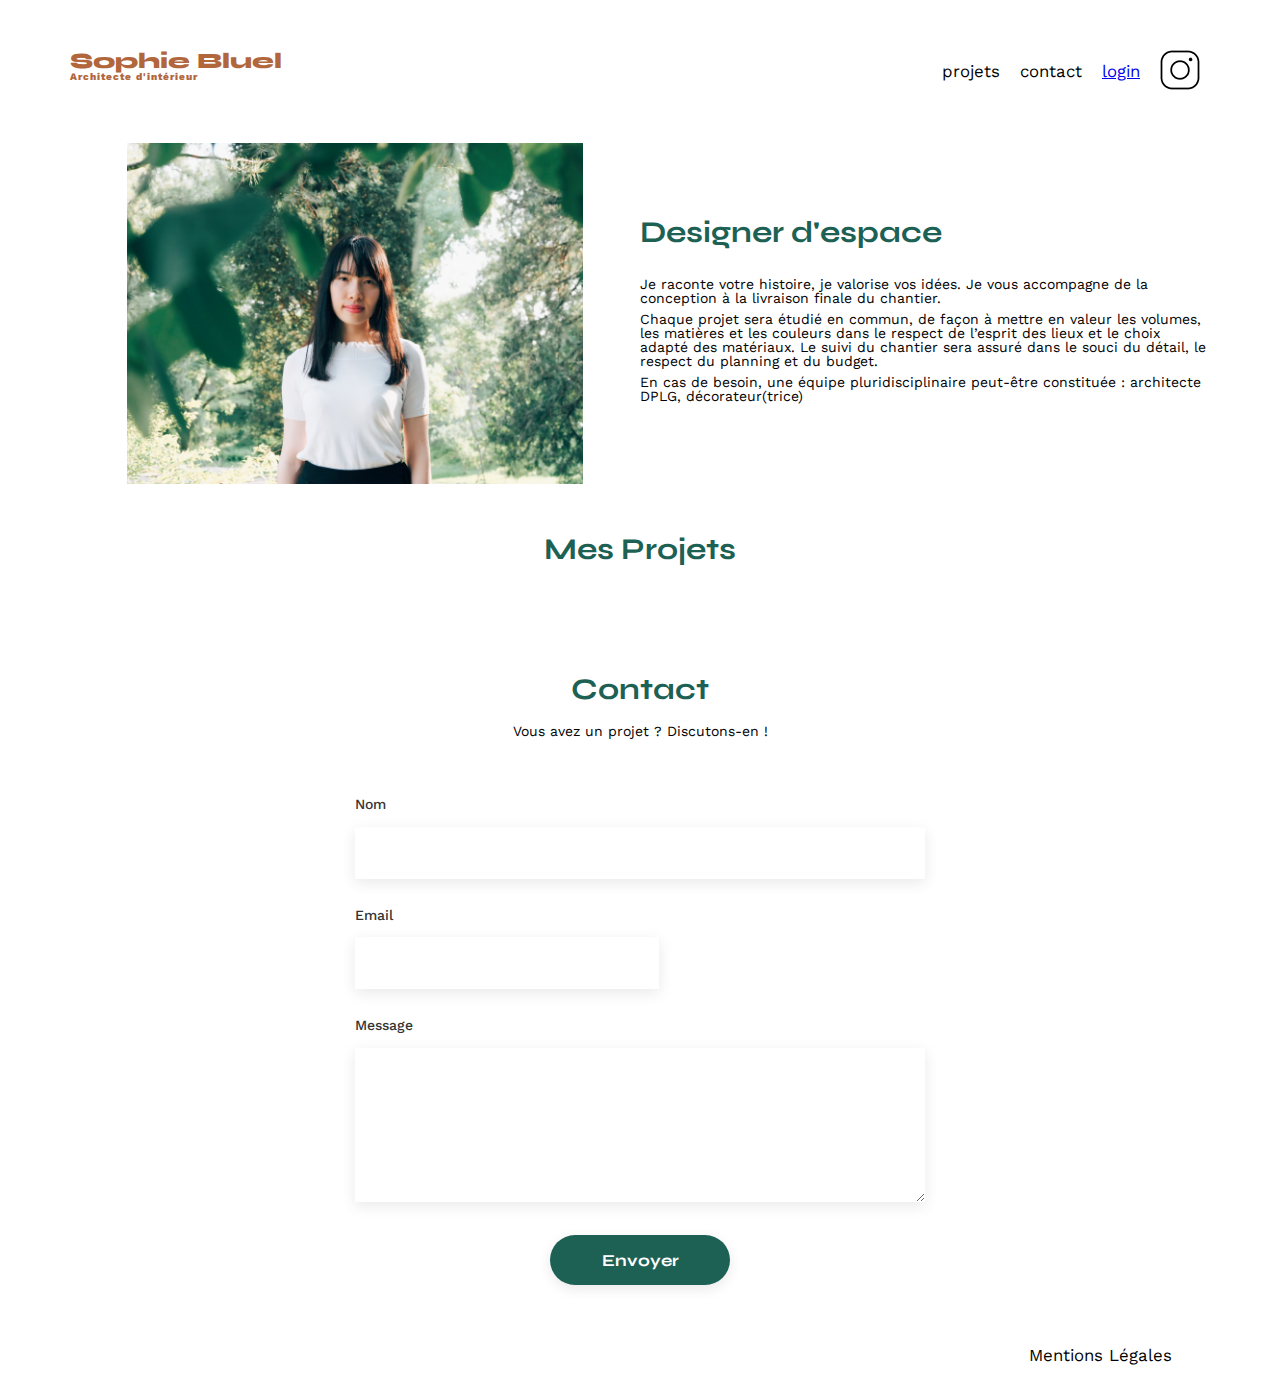
==== FrontEnd/index.html @ e7d13b69 "css galerie" ====
<!DOCTYPE html>
<html lang="fr">
  <head>
    <meta charset="UTF-8" />
    <title>Sophie Bluel - Architecte d'intérieur</title>
    <meta name="viewport" content="width=device-width, initial-scale=1.0" />
    <link rel="preconnect" href="https://fonts.googleapis.com" />
    <link rel="preconnect" href="https://fonts.gstatic.com" crossorigin />
    <link
      href="https://fonts.googleapis.com/css2?family=Syne:wght@700;800&family=Work+Sans&display=swap"
      rel="stylesheet"
    />
    <link rel="stylesheet" href="https://cdnjs.cloudflare.com/ajax/libs/font-awesome/6.6.0/css/all.min.css" />
    <meta name="description" content="" />
    <link rel="stylesheet" href="./assets/style.css" />
  </head>
  <body>
    <header>
      <div id="edit-mode"><i class="fa-regular fa-pen-to-square"></i> Mode édition</div>
      <h1>Sophie Bluel <span>Architecte d'intérieur</span></h1>
      <nav>
        <ul>
          <li>projets</li>
          <li>contact</li>
          <li><a id="login-link" href="login.html">login</a></li>
          <li><img src="./assets/icons/instagram.png" alt="Instagram" /></li>
        </ul>
      </nav>
    </header>
    <main>
      <div id="gallery">
        <div id="gallery-modal">
          <div id="gallery-modal-header">
            <h2 id="gallery-title">Galerie photo</h2>
            <button id="gallery-close" type="button"><i class="fa-solid fa-xmark"></i></button>
          </div>
          <div id="gallery-pictures">
            
          </div>
          <hr/>
          <button class="add-photo-button" type="button">Ajouter une photo</button>
        </div>
      </div>
      <section id="introduction">
        <figure>
          <img src="./assets/images/sophie-bluel.png" alt="" />
        </figure>
        <article>
          <h2>Designer d'espace</h2>
          <p>
            Je raconte votre histoire, je valorise vos idées. Je vous accompagne
            de la conception à la livraison finale du chantier.
          </p>
          <p>
            Chaque projet sera étudié en commun, de façon à mettre en valeur les
            volumes, les matières et les couleurs dans le respect de l’esprit
            des lieux et le choix adapté des matériaux. Le suivi du chantier
            sera assuré dans le souci du détail, le respect du planning et du
            budget.
          </p>
          <p>
            En cas de besoin, une équipe pluridisciplinaire peut-être constituée
            : architecte DPLG, décorateur(trice)
          </p>
        </article>
      </section>
      <section id="portfolio">
        <div class="portfolio-header">
        <h2>Mes Projets</h2>
        <button id="portfolio-edit" type="button"><i class="fa-regular fa-pen-to-square"></i> Modifier</button>
      </div>
        <div class="categories">
        </div>
        <div class="gallery">
        </div>
      </section>
      <section id="contact">
        <h2>Contact</h2>
        <p>Vous avez un projet ? Discutons-en !</p>
        <form action="#" method="post">
          <label for="name">Nom</label>
          <input type="text" name="name" id="name" />
          <label for="email">Email</label>
          <input type="email" name="email" id="email" />
          <label for="message">Message</label>
          <textarea name="message" id="message" cols="30" rows="10"></textarea>
          <input type="submit" value="Envoyer" />
        </form>
      </section>
    </main>

    <footer>
      <nav>
        <ul>
          <li>Mentions Légales</li>
        </ul>
      </nav>
    </footer>

    <script src="index.js"></script>
  </body>
</html>
---- FrontEnd/assets/style.css ----
/* http://meyerweb.com/eric/tools/css/reset/
   v2.0 | 20110126
   License: none (public domain)
*/

html, body, div, span, applet, object, iframe,
h1, h2, h3, h4, h5, h6, p, blockquote, pre,
a, abbr, acronym, address, big, cite, code,
del, dfn, em, img, ins, kbd, q, s, samp,
small, strike, strong, sub, sup, tt, var,
b, u, i, center,
dl, dt, dd, ol, ul, li,
fieldset, form, label, legend,
table, caption, tbody, tfoot, thead, tr, th, td,
article, aside, canvas, details, embed,
figure, figcaption, footer, header, hgroup,
menu, nav, output, ruby, section, summary,
time, mark, audio, video {
	margin: 0;
	padding: 0;
	border: 0;
	font-size: 100%;
	font: inherit;
	vertical-align: baseline;
}
/* HTML5 display-role reset for older browsers */
article, aside, details, figcaption, figure,
footer, header, hgroup, menu, nav, section {
	display: block;
}
body {
	line-height: 1;
}
ol, ul {
	list-style: none;
}
blockquote, q {
	quotes: none;
}
blockquote:before, blockquote:after,
q:before, q:after {
	content: '';
	content: none;
}
table {
	border-collapse: collapse;
	border-spacing: 0;
}
/** end reset css**/

#edit-mode {
	display: none;
	background-color: black;
	color: white;
	padding: 10px 30px;
	border-radius: 0;
	position: fixed;
	top: 0;
	left: 0;
	width: 100vw;
	text-align: center;
  }
  
#edit-mode.active {
	display: block;
}
  
#edit-mode i {
	margin-right: 10px;
}

body {
	max-width: 1140px;
	margin:auto;
	font-family: 'Work Sans' ;
	font-size: 14px;
}
header {
	display: flex;
	justify-content: space-between;
	margin: 50px 0
}
section {
	margin: 50px 0
}

h1{
	display: flex;
	flex-direction: column;
	font-family: 'Syne';
	font-size: 22px;
	font-weight: 800;
	color: #B1663C
}

h1 > span {
	font-family: 'Work Sans';
	font-size:10px;
	letter-spacing: 0.1em;
;
}

h2{
	font-family: 'Syne';
	font-weight: 700;
	font-size: 30px;
	color: #1D6154
}
nav ul {
	display: flex;
	align-items: center;
	list-style-type: none;

}

#login-link {
	font-size: bold;
}

.login {
	width: 100px;
	height: 36px;
	font-family: 'Syne';
	font-size: 30px;
	line-height: 36px;
	color: #1D6154;
	align-items: center;
	margin-left: 45%;
	margin-top: 20%;
}

#login-form div {
    display: flex;
	margin: 15px 0;
    flex-direction: column;
    align-items: center;
}

label {
    margin-bottom: 5px;
	margin-right: 20%;
	font-weight: 500;
    font-size: 14px;
	line-height: 16.42px;
    color: #333333;
}

input[type="email"], input[type="password"] {
    width: 300px;
	height: 40px;
	box-shadow: 0px 0px 15px rgba(244,243,237,255);
	border-width: 0px;
}

button[type="submit"] {
    font-family: 'Syne';
	color: white;
	background-color: #1D6154;
	border-width: 0px;
	border-radius: 60px ;
	padding: 7px 25px 7px 25px;
	width: 150px;
	margin-top: 30px;
	margin-left: 43%;
	cursor: pointer;
}

button[type="submit"]:hover {
    background-color: #145D43;
}

.mentions {
	display: flex;
	justify-content: center;
	margin-top: 630px;
}

nav li {
	padding: 0 10px;
	font-size: 1.2em;
}


li:hover {
	color: #B1663C;
}

#introduction {
	display: flex;
	align-items: center;
}
#introduction figure {
	flex: 1
}
#introduction img {
	display: block;
	margin: auto;
	width: 80%;
}

#introduction article {
	flex: 1
}
#introduction h2 {
	margin-bottom: 1em;
}

#introduction p {
	margin-bottom: 0.5em;
}

.portfolio-header {
	display: flex;
	align-items: center;
	justify-content: center;
	gap: 10px;
}

#portfolio-edit {
	display: none;
	color: #1D6154;
	font-weight: 700;
	background-color: transparent;
	border: none;
	cursor: pointer;
	font-size: 16px;
}

#portfolio-edit.active {
	display:block;
}

#portfolio-edit i {
	margin-right: 5px;
	font-size: 18px;
  }
#portfolio h2 {
	text-align: center;
}
.categories {
	display: flex;
	justify-content: center;
	gap: 20px;
}
.categories button {
	border: 1px solid #1D6154;
	color: #1D6154;
	font-weight: 700;
	font-size: 1rem;
	font-family: "Syne", sans-serif;
	border-radius: 100px;
	background: transparent;
	padding: 10px 20px;
}
.categories button.active {
	background-color: #1D6154;
	color: white;
}
.gallery {
	width: 100%;
	display: grid;
	grid-template-columns: 1fr 1fr 1fr;
	grid-column-gap: 20px;
	grid-row-gap: 20px;
	margin-top: 60px;
}

.gallery img {
	width: 100%;

}
#contact {
	width: 50%;
margin: auto;
}
#contact > * {
	text-align: center;

}
#contact h2{
	margin-bottom: 20px;
}
#contact form {
	text-align: left;
	margin-top:30px;
	display: flex;
	flex-direction: column;
}

#contact input {
	height: 50px;
	font-size: 1.2em;
	border: none;
	box-shadow: 0px 4px 14px rgba(0, 0, 0, 0.09);
}
#contact label {
	margin: 2em 0 1em 0;
}
#contact textarea {
	border: none;
	box-shadow: 0px 4px 14px rgba(0, 0, 0, 0.09);
}

input[type="submit"]{
	font-family: 'Syne';
	font-weight: 700;
	color: white;
	background-color: #1D6154;
	margin : 2em auto ;
	width: 180px;
	text-align: center;
	border-radius: 60px ;
}

footer nav ul {
	display: flex;
	justify-content: flex-end;
	margin: 2em
}

/* Gallery */

#gallery {
	display: none;
    position: fixed;
    top: 0;
    bottom: 0;
    left: 0;
    right: 0;
    background-color: rgba(0, 0, 0, 0.8);
    z-index: 999;
}

#gallery.active {
	display: block;
}

#gallery-modal {
    position: absolute;
    left: 50%;
    top: 50%;
    transform: translate(-50%, -50%);
    background-color: white;
    border-radius: 10px;
    padding: 20px;
}

#gallery-modal-header {
    display: flex;
    justify-content: space-between;
    align-items: center;
}

#gallery-modal-header h1 {
    margin: 0 auto;
}

#gallery-title {
    margin: 0 auto;
	font-family: 'Syne';
    font-size: 26px;
    font-weight: 700;
	color: rgba(0, 0, 0, 1);
}

#gallery-pictures {
	margin: 70px;
    display: grid;
    grid-template-columns: repeat(5, 1fr);
	row-gap: 30px;
    gap: 10px;
    margin-bottom: 100px;
}

#gallery-pictures div {
    position: relative;
	display: inline-block;
}

#gallery-pictures img {
	width: 76.86px;
    height: 102.57px;
	object-fit: cover;
}

#gallery-close {
    background-color: transparent;
    border: none;
    color: black;
    cursor: pointer;
}

#gallery-close  i {
	margin-top: 8px;
	margin-right: 10px;
    font-size: 24px;
}

.gallery-delete {
    position: absolute;
    top: 5px;
   	left: 52px;
    background-color: rgba(0, 0, 0, 0.8);
    border: none;
    color: white;
    border-radius: 2px;
    cursor: pointer;
	width: 20px;
	height: 20px;
	padding: 3px;
}

.gallery-delete i {
    pointer-events: none;
	width: 9px;
	height: 11px;
	justify-content: center;
	align-items: center;
}

.add-photo-button {
    background-color: #2b7a78;
    color: white;
    width: 237px;
	height: 36px;
    border: none;
    border-radius: 60px;
    cursor: pointer;
	display: block;
	margin: 0 auto;
}

.add-photo-button:hover {
    background-color: #3aafa9;
	left: 600px;
}

hr {
    border: 1px solid #B3B3B3;
	width: 420px;
    
	margin-bottom: 40px;
}
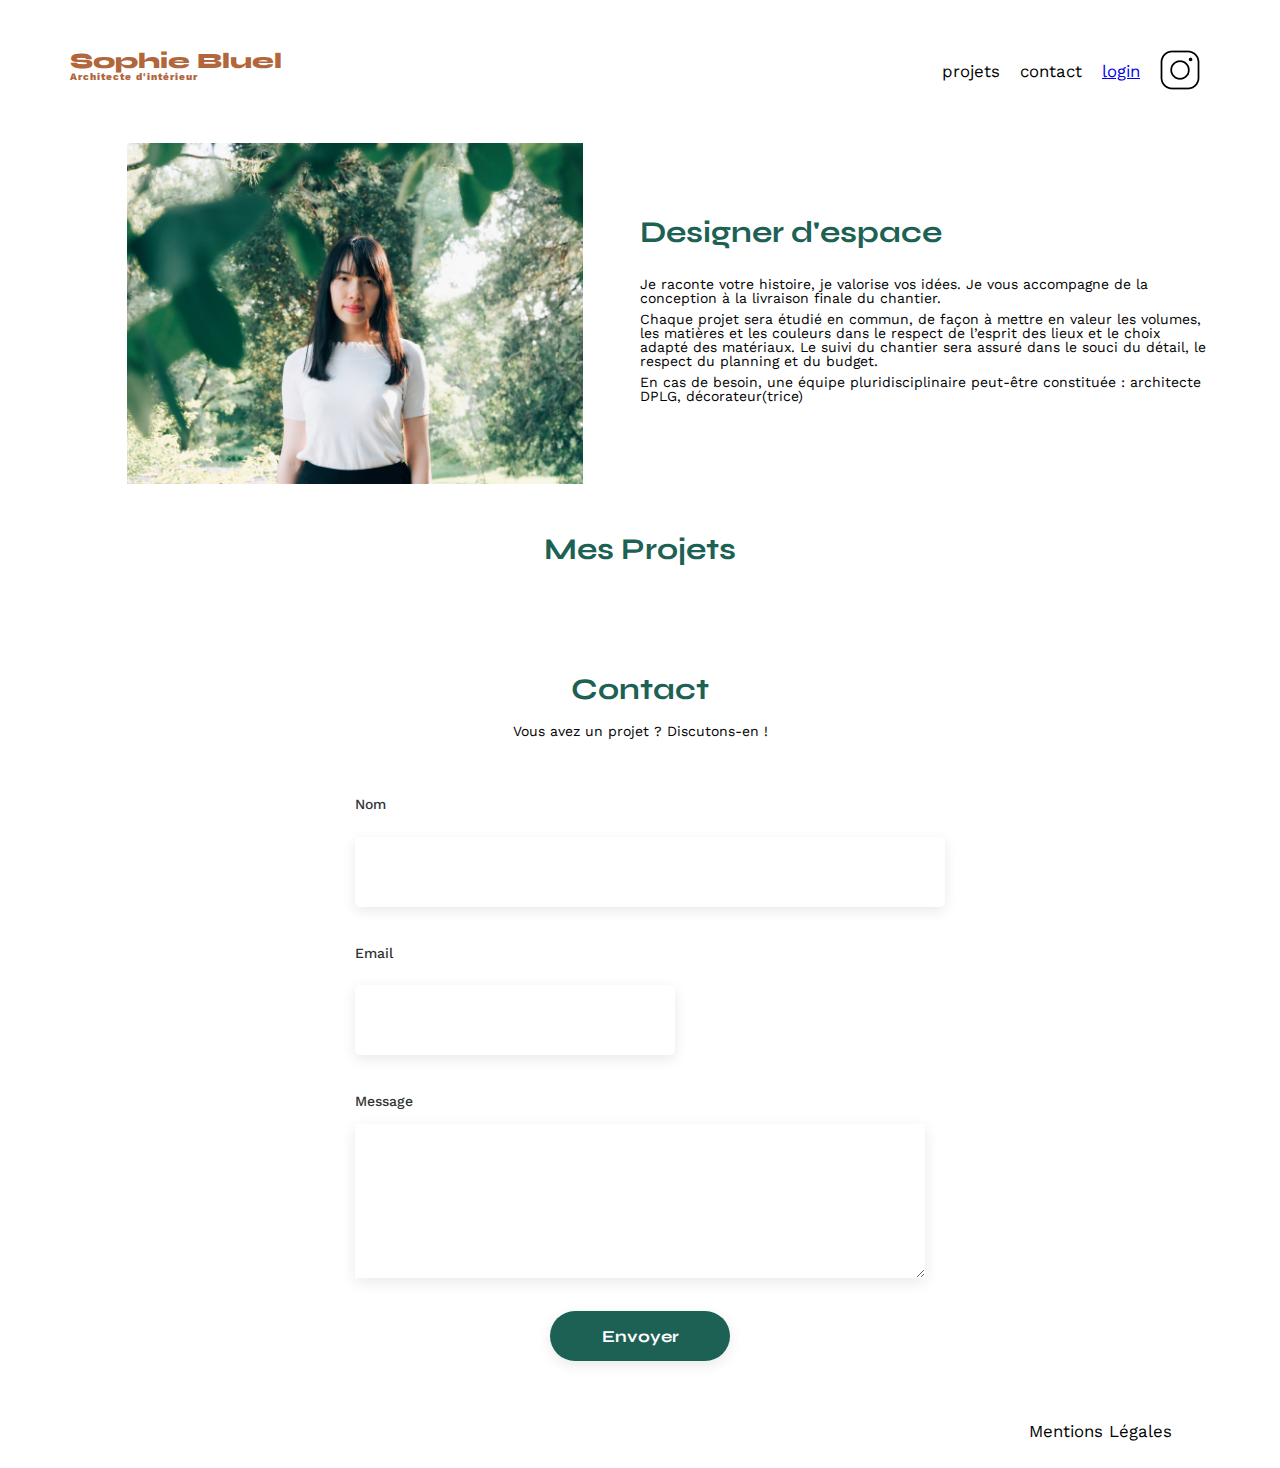
==== commit 949d8a49: "add-photo+js vers modal add-photo" ====
--- a/FrontEnd/index.html
+++ b/FrontEnd/index.html
@@ -41,6 +41,41 @@
           <button class="add-photo-button" type="button">Ajouter une photo</button>
         </div>
       </div>
+      <div id="add-photo">
+        <div id="add-photo-modal">
+            <div id="add-photo-modal-header">
+                <button id="return-gallery" type="button">
+                    <i class="fa-solid fa-arrow-left"></i>
+                </button>
+                <button id="add-photo-close" type="button">
+                    <i class="fa-solid fa-xmark"></i>
+                </button>
+                <h2 id="add-photo-title">Ajout photo</h2>
+            </div>
+            <form id="add-photo-form">
+                <div class="add-photo-upload">
+                    <label for="photo-upload" class="photo-upload-label">
+                        <img src="default-image-placeholder.png" alt="Image Placeholder" id="preview-image" />
+                        <button class="upload-button" type="button">+ Ajouter photo</button>
+                        <span>jpg, png : 4mo max</span>
+                    </label>
+                    <input type="file" id="photo-upload" accept="image/png, image/jpeg" style="display:none;" />
+                </div>
+                <div>
+                    <label for="title">Titre</label>
+                    <input type="text" id="title" required />
+                </div>
+                <div>
+                    <label for="category">Catégorie</label>
+                    <select id="category" required>
+                        <!-- Les options doivent être remplies par l'API -->
+                    </select>
+                </div>
+                <hr />
+                <button class="stamp-button" type="submit">Valider</button>
+            </form>
+        </div>
+    </div>
       <section id="introduction">
         <figure>
           <img src="./assets/images/sophie-bluel.png" alt="" />
@@ -71,7 +106,7 @@
       </div>
         <div class="categories">
         </div>
-        <div class="gallery">
+        <div class="portfolio-gallery">
         </div>
       </section>
       <section id="contact">
--- a/FrontEnd/assets/style.css
+++ b/FrontEnd/assets/style.css
@@ -256,7 +256,7 @@
 	background-color: #1D6154;
 	color: white;
 }
-.gallery {
+.portfolio-gallery {
 	width: 100%;
 	display: grid;
 	grid-template-columns: 1fr 1fr 1fr;
@@ -265,7 +265,7 @@
 	margin-top: 60px;
 }
 
-.gallery img {
+.portfolio-gallery img {
 	width: 100%;
 
 }
@@ -357,6 +357,7 @@
 
 #gallery-title {
     margin: 0 auto;
+	margin-top: 50px;
 	font-family: 'Syne';
     font-size: 26px;
     font-weight: 700;
@@ -364,12 +365,12 @@
 }
 
 #gallery-pictures {
-	margin: 70px;
+	margin: 50px;
     display: grid;
     grid-template-columns: repeat(5, 1fr);
 	row-gap: 30px;
-    gap: 10px;
-    margin-bottom: 100px;
+    column-gap: 10px;
+    margin-bottom: 80px;
 }
 
 #gallery-pictures div {
@@ -392,7 +393,7 @@
 
 #gallery-close  i {
 	margin-top: 8px;
-	margin-right: 10px;
+	margin-right: 15px;
     font-size: 24px;
 }
 
@@ -405,8 +406,8 @@
     color: white;
     border-radius: 2px;
     cursor: pointer;
-	width: 20px;
-	height: 20px;
+	width: 17px;
+	height: 17px;
 	padding: 3px;
 }
 
@@ -428,6 +429,7 @@
     cursor: pointer;
 	display: block;
 	margin: 0 auto;
+	margin-bottom: 20px;
 }
 
 .add-photo-button:hover {
@@ -438,6 +440,101 @@
 hr {
     border: 1px solid #B3B3B3;
 	width: 420px;
-    
 	margin-bottom: 40px;
 }
+
+
+/* Add Photo */
+
+#add-photo {
+    display: none; /* Will be shown when active */
+    position: fixed;
+    top: 0;
+    left: 0;
+    width: 100%;
+    height: 100%;
+    background: rgba(0, 0, 0, 0.5);
+    z-index: 100;
+    justify-content: center;
+    align-items: center;
+}
+
+#add-photo-modal {
+    background: white;
+    padding: 20px;
+    border-radius: 10px;
+    max-width: 400px;
+    width: 100%;
+    position: relative;
+    box-shadow: 0 4px 20px rgba(0, 0, 0, 0.1);
+}
+
+#add-photo-modal-header {
+    display: flex;
+    justify-content: space-between;
+    align-items: center;
+}
+
+#add-photo-title {
+    text-align: center;
+    font-size: 1.5rem;
+    flex: 1;
+}
+
+#add-photo-modal-header button {
+    background: none;
+    border: none;
+    cursor: pointer;
+}
+
+.add-photo-upload {
+    text-align: center;
+    margin: 20px 0;
+}
+
+.photo-upload-label {
+    display: flex;
+    flex-direction: column;
+    align-items: center;
+    cursor: pointer;
+}
+
+.photo-upload-label img {
+    width: 100px;
+    height: 100px;
+    background-color: #f0f0f0;
+    border-radius: 10px;
+    margin-bottom: 10px;
+}
+
+.upload-button {
+    background-color: #e6e6e6;
+    border: none;
+    padding: 10px;
+    font-size: 1rem;
+    cursor: pointer;
+    border-radius: 5px;
+    margin-bottom: 5px;
+}
+
+input, select {
+    width: 100%;
+    padding: 10px;
+    margin: 10px 0;
+    border: 1px solid #ccc;
+    border-radius: 5px;
+}
+
+.stamp-button {
+    width: 100%;
+    padding: 10px;
+    background-color: #888;
+    color: white;
+    border: none;
+    border-radius: 5px;
+    cursor: pointer;
+}
+
+.stamp-button:hover {
+    background-color: #555;
+}
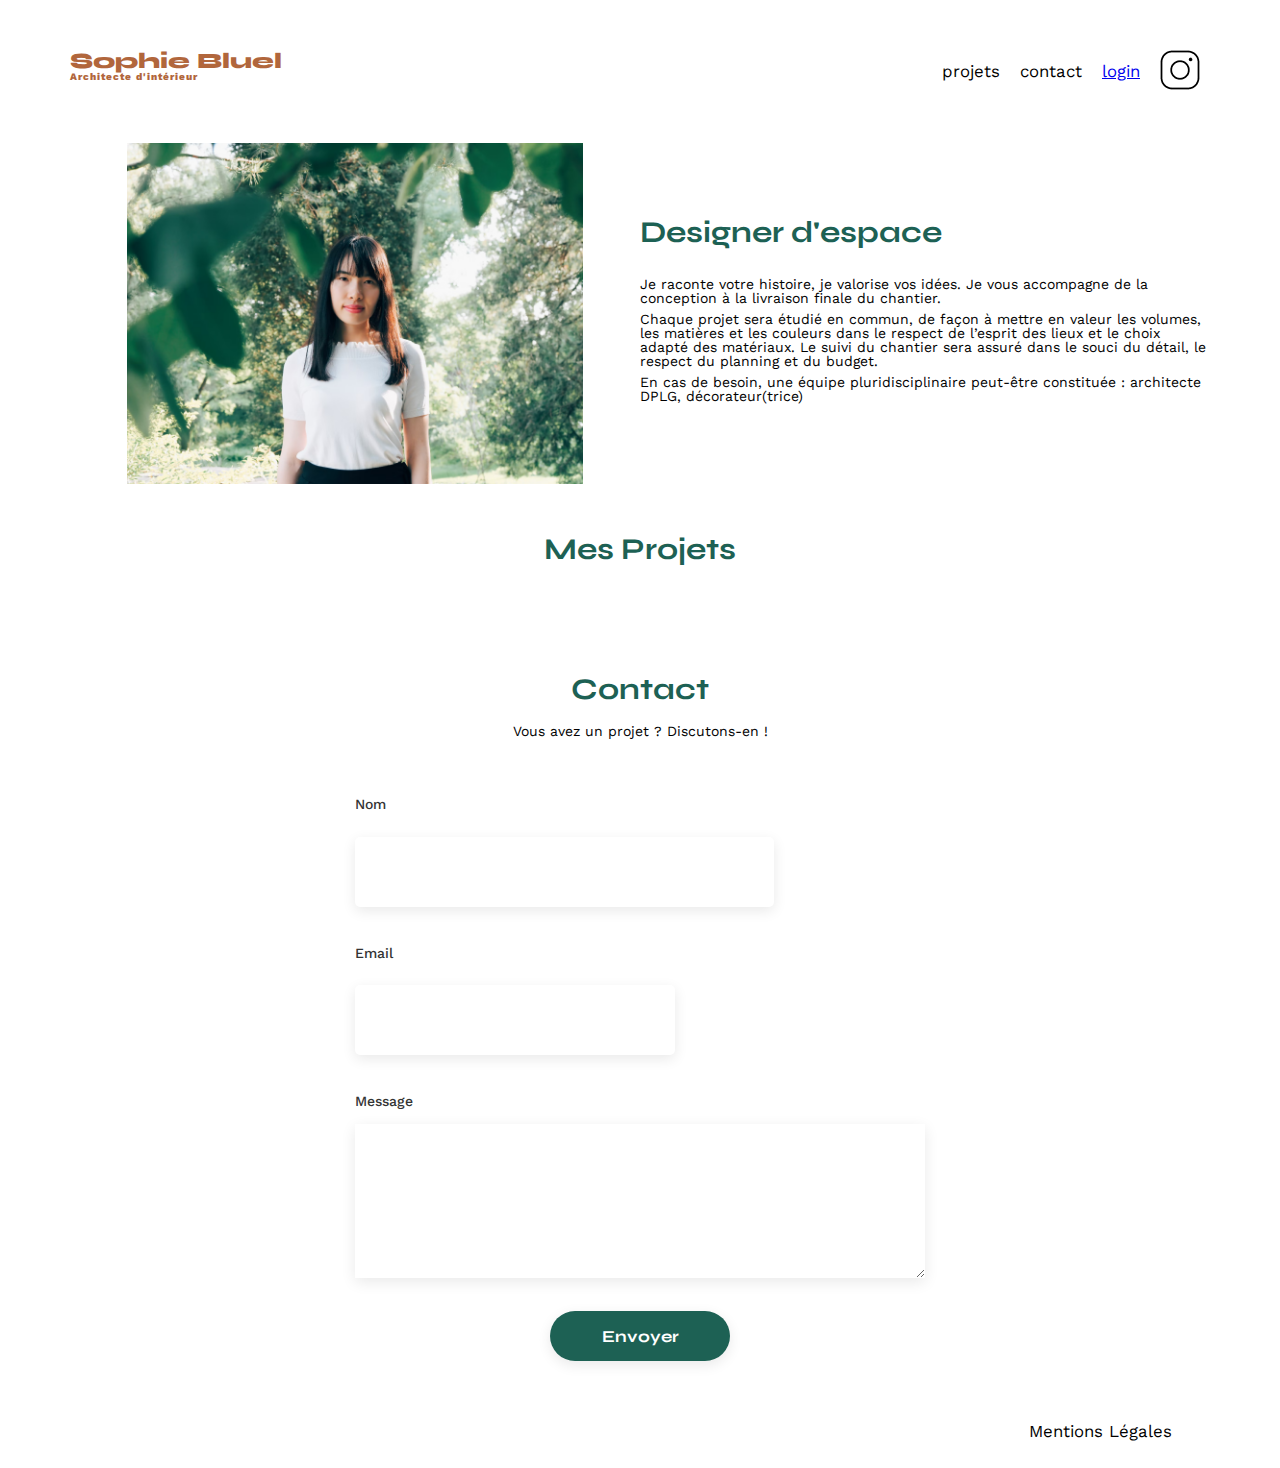
==== commit f5e9c3dc: "js ajout photo" ====
--- a/FrontEnd/index.html
+++ b/FrontEnd/index.html
@@ -68,7 +68,7 @@
                 <div>
                     <label for="category">Catégorie</label>
                     <select id="category" required>
-                        <!-- Les options doivent être remplies par l'API -->
+                        <!-- Les options sont remplies par l'API -->
                     </select>
                 </div>
                 <hr />
--- a/FrontEnd/assets/style.css
+++ b/FrontEnd/assets/style.css
@@ -327,7 +327,7 @@
     bottom: 0;
     left: 0;
     right: 0;
-    background-color: rgba(0, 0, 0, 0.8);
+    background-color: rgba(0, 0, 0, 0.3);
     z-index: 999;
 }
 
@@ -447,26 +447,24 @@
 /* Add Photo */
 
 #add-photo {
-    display: none; /* Will be shown when active */
+    display: none;
     position: fixed;
     top: 0;
+    bottom: 0;
     left: 0;
-    width: 100%;
-    height: 100%;
-    background: rgba(0, 0, 0, 0.5);
-    z-index: 100;
-    justify-content: center;
-    align-items: center;
+    right: 0;
+    background-color: rgba(0, 0, 0, 0.3);
+    z-index: 999;
 }
 
 #add-photo-modal {
-    background: white;
+    position: absolute;
+    left: 50%;
+    top: 50%;
+    transform: translate(-50%, -50%);
+    background-color: white;
+    border-radius: 10px;
     padding: 20px;
-    border-radius: 10px;
-    max-width: 400px;
-    width: 100%;
-    position: relative;
-    box-shadow: 0 4px 20px rgba(0, 0, 0, 0.1);
 }
 
 #add-photo-modal-header {
@@ -476,9 +474,12 @@
 }
 
 #add-photo-title {
-    text-align: center;
-    font-size: 1.5rem;
-    flex: 1;
+    margin: 0 auto;
+	margin-top: 50px;
+	font-family: 'Syne';
+    font-size: 26px;
+    font-weight: 700;
+	color: rgba(0, 0, 0, 1);
 }
 
 #add-photo-modal-header button {
@@ -518,11 +519,13 @@
 }
 
 input, select {
-    width: 100%;
+    width: 70%;
     padding: 10px;
     margin: 10px 0;
     border: 1px solid #ccc;
     border-radius: 5px;
+	align-items: center;
+	justify-content: center;
 }
 
 .stamp-button {
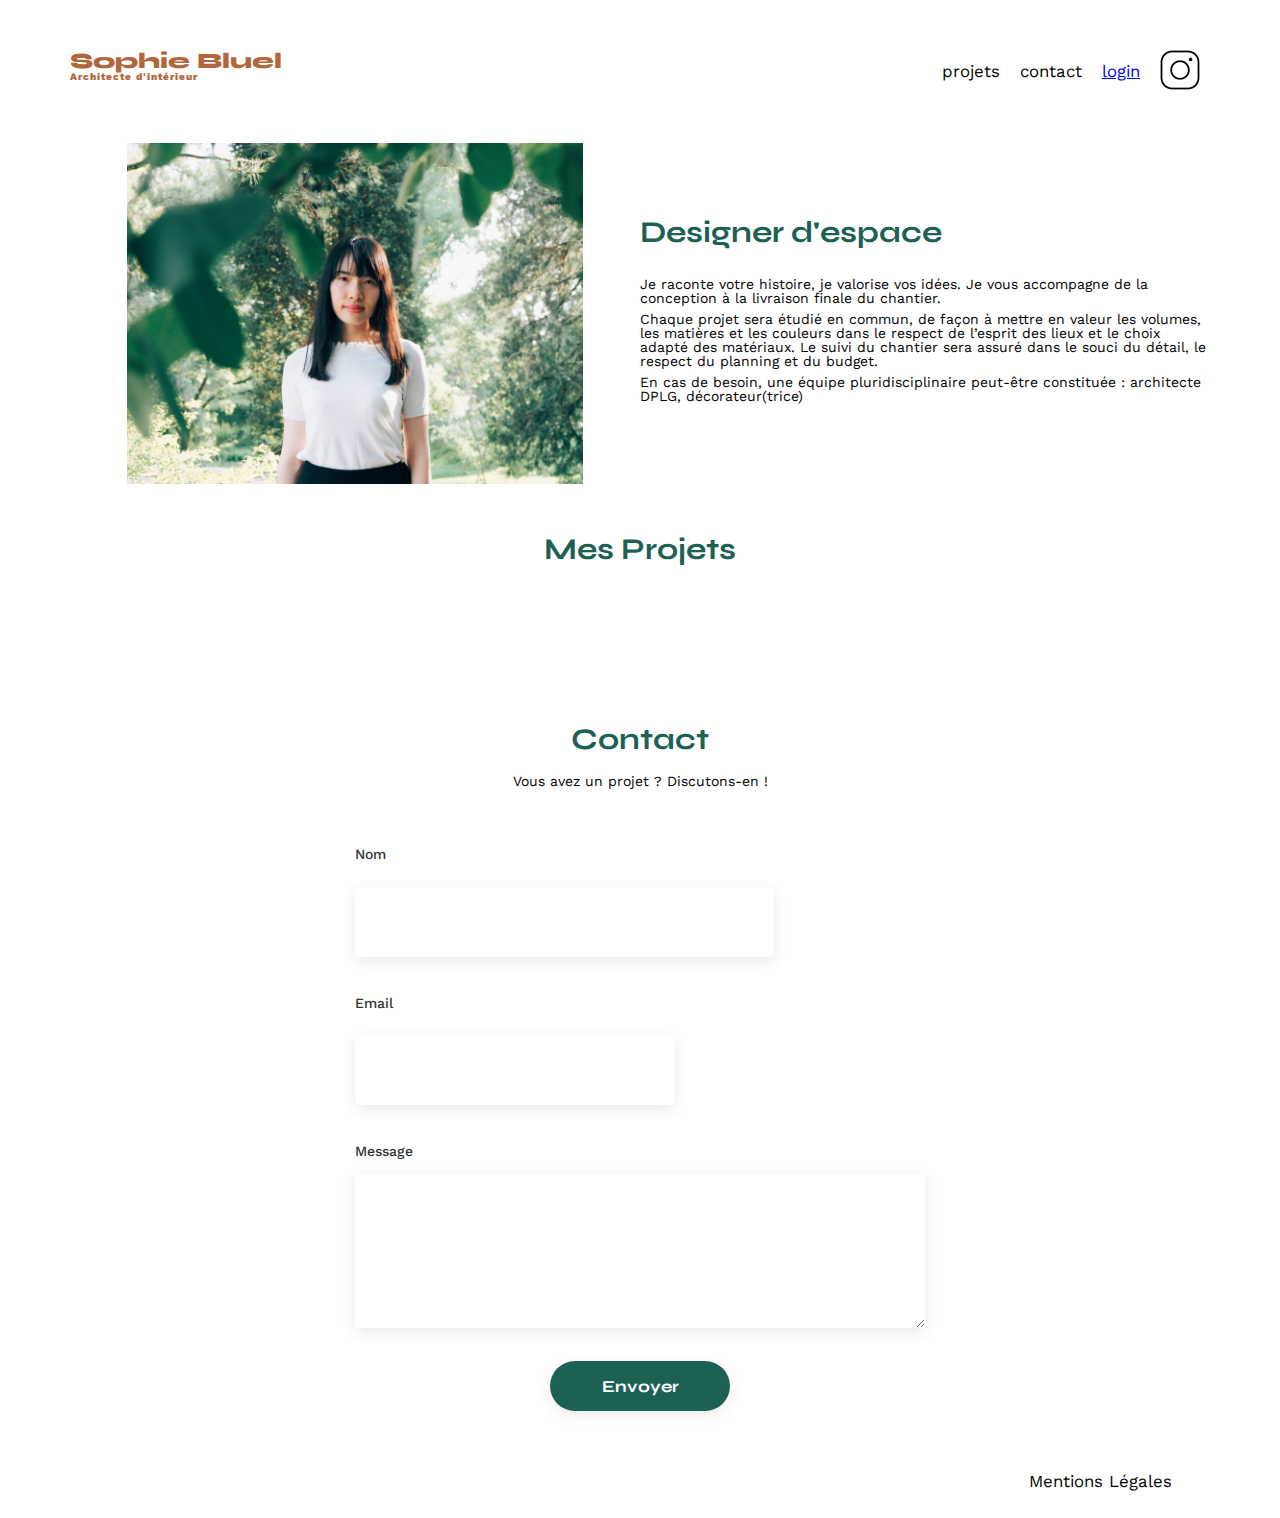
==== commit 68b654be: "peaufinage css" ====
--- a/FrontEnd/index.html
+++ b/FrontEnd/index.html
@@ -31,8 +31,8 @@
       <div id="gallery">
         <div id="gallery-modal">
           <div id="gallery-modal-header">
+            <button id="gallery-close" type="button"><i class="fa-solid fa-xmark"></i></button>
             <h2 id="gallery-title">Galerie photo</h2>
-            <button id="gallery-close" type="button"><i class="fa-solid fa-xmark"></i></button>
           </div>
           <div id="gallery-pictures">
             
@@ -55,7 +55,7 @@
             <form id="add-photo-form">
                 <div class="add-photo-upload">
                     <label for="photo-upload" class="photo-upload-label">
-                        <img src="default-image-placeholder.png" alt="Image Placeholder" id="preview-image" />
+                        <img src="./assets/icons/picture-svgrepo-com 1.png" alt="Image Placeholder" id="preview-image" />
                         <button class="upload-button" type="button">+ Ajouter photo</button>
                         <span>jpg, png : 4mo max</span>
                     </label>
--- a/FrontEnd/assets/style.css
+++ b/FrontEnd/assets/style.css
@@ -218,7 +218,7 @@
 
 #portfolio-edit {
 	display: none;
-	color: #1D6154;
+	color: black;
 	font-weight: 700;
 	background-color: transparent;
 	border: none;
@@ -238,6 +238,7 @@
 	text-align: center;
 }
 .categories {
+	margin: 50px;
 	display: flex;
 	justify-content: center;
 	gap: 20px;
@@ -342,7 +343,9 @@
     transform: translate(-50%, -50%);
     background-color: white;
     border-radius: 10px;
-    padding: 20px;
+    padding: 50px;
+	width: 630px;
+	height: 688px;
 }
 
 #gallery-modal-header {
@@ -357,7 +360,7 @@
 
 #gallery-title {
     margin: 0 auto;
-	margin-top: 50px;
+	margin-top: 20px;
 	font-family: 'Syne';
     font-size: 26px;
     font-weight: 700;
@@ -366,11 +369,10 @@
 
 #gallery-pictures {
 	margin: 50px;
-    display: grid;
+    display: inline-grid;
     grid-template-columns: repeat(5, 1fr);
 	row-gap: 30px;
     column-gap: 10px;
-    margin-bottom: 80px;
 }
 
 #gallery-pictures div {
@@ -392,15 +394,17 @@
 }
 
 #gallery-close  i {
-	margin-top: 8px;
-	margin-right: 15px;
-    font-size: 24px;
+	position: absolute;
+	width: 150px;
+	height: 150px;
+	left: 620px;
+	top: 30px;
 }
 
 .gallery-delete {
     position: absolute;
     top: 5px;
-   	left: 52px;
+   	left: 56px;
     background-color: rgba(0, 0, 0, 0.8);
     border: none;
     color: white;
@@ -408,15 +412,14 @@
     cursor: pointer;
 	width: 17px;
 	height: 17px;
-	padding: 3px;
 }
 
 .gallery-delete i {
-    pointer-events: none;
-	width: 9px;
-	height: 11px;
-	justify-content: center;
-	align-items: center;
+	position: absolute;
+	width: 15px;
+	height: 15px;
+	left: 1px;
+	top: 3px;
 }
 
 .add-photo-button {
@@ -464,7 +467,9 @@
     transform: translate(-50%, -50%);
     background-color: white;
     border-radius: 10px;
-    padding: 20px;
+    padding: 50px;
+	width: 630px;
+	height: 688px;
 }
 
 #add-photo-modal-header {
@@ -501,10 +506,10 @@
 }
 
 .photo-upload-label img {
-    width: 100px;
-    height: 100px;
-    background-color: #f0f0f0;
-    border-radius: 10px;
+    width: 76px;
+    height: 76px;
+    background-color: rgba(232,241,246,1);
+    border-radius: 3px;
     margin-bottom: 10px;
 }
 
@@ -514,7 +519,7 @@
     padding: 10px;
     font-size: 1rem;
     cursor: pointer;
-    border-radius: 5px;
+    border-radius: 50px;
     margin-bottom: 5px;
 }
 
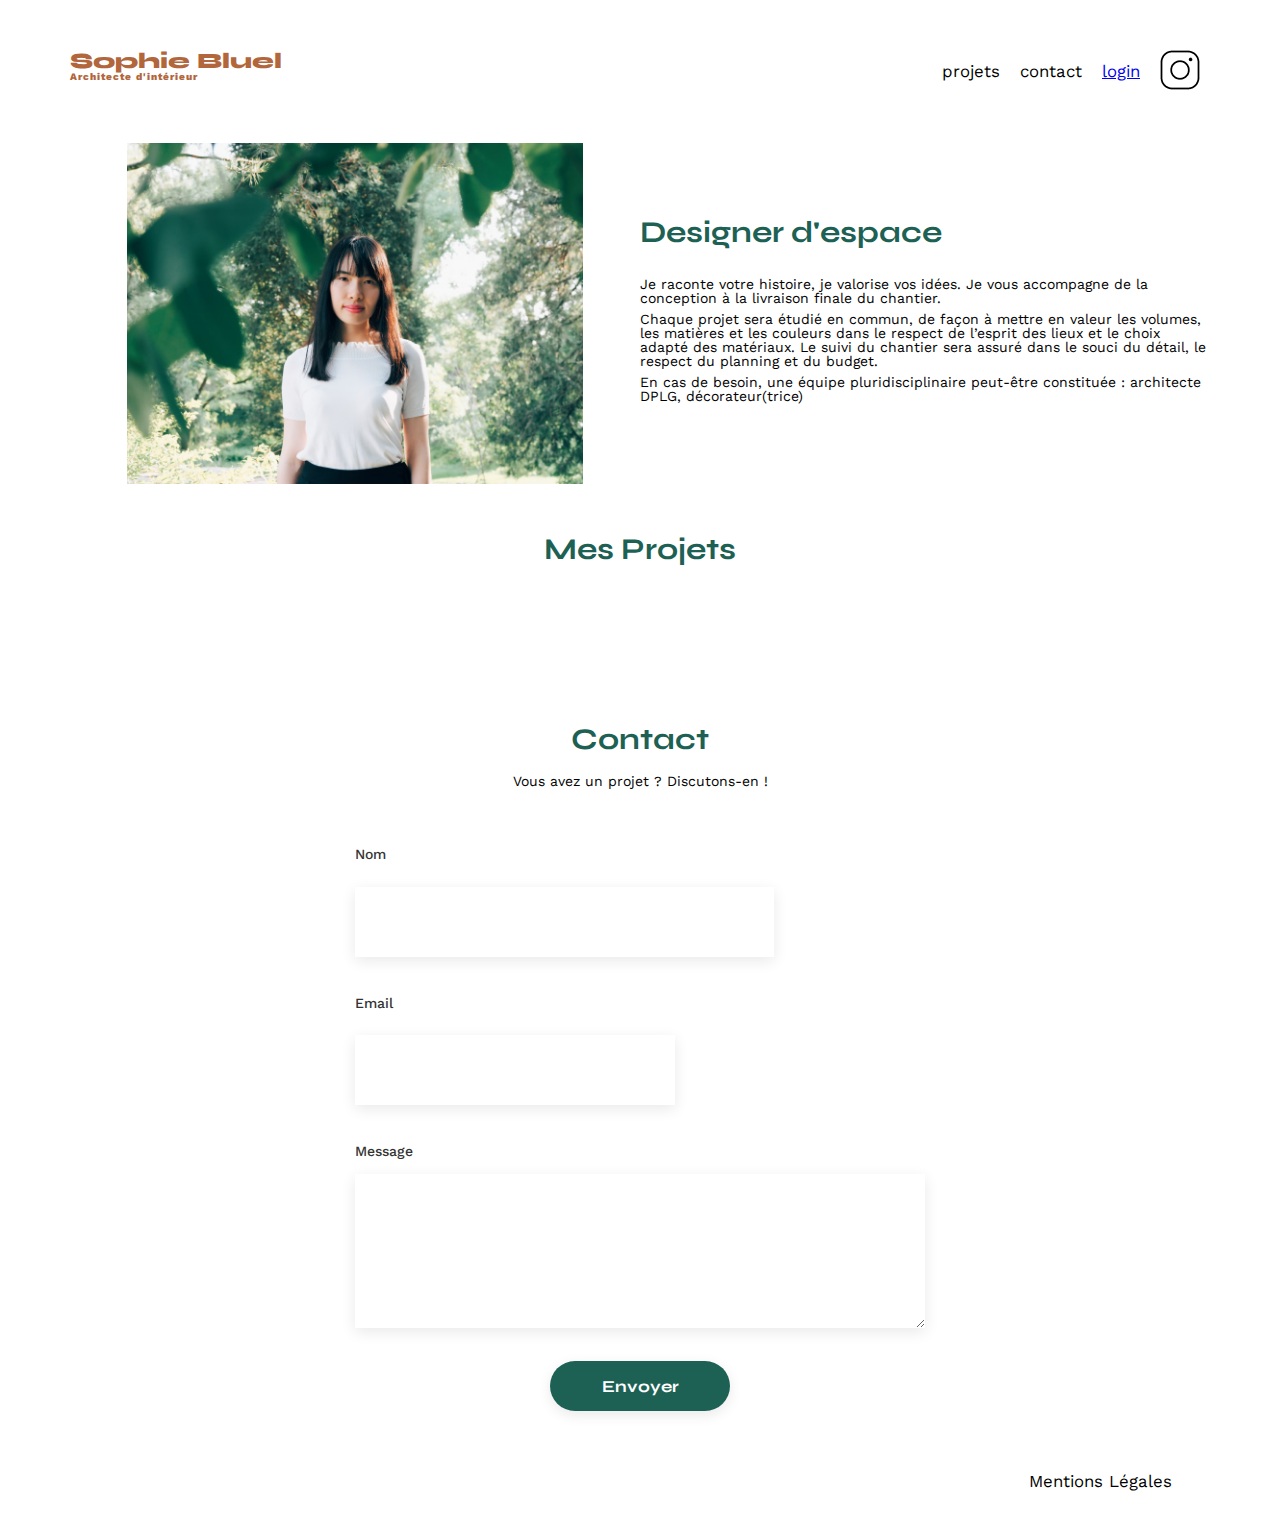
==== commit 011fb975: "filtre-non-active-quand-connecté" ====
--- a/FrontEnd/index.html
+++ b/FrontEnd/index.html
@@ -10,13 +10,18 @@
       href="https://fonts.googleapis.com/css2?family=Syne:wght@700;800&family=Work+Sans&display=swap"
       rel="stylesheet"
     />
-    <link rel="stylesheet" href="https://cdnjs.cloudflare.com/ajax/libs/font-awesome/6.6.0/css/all.min.css" />
+    <link
+      rel="stylesheet"
+      href="https://cdnjs.cloudflare.com/ajax/libs/font-awesome/6.6.0/css/all.min.css"
+    />
     <meta name="description" content="" />
     <link rel="stylesheet" href="./assets/style.css" />
   </head>
   <body>
     <header>
-      <div id="edit-mode"><i class="fa-regular fa-pen-to-square"></i> Mode édition</div>
+      <div id="edit-mode">
+        <i class="fa-regular fa-pen-to-square"></i> Mode édition
+      </div>
       <h1>Sophie Bluel <span>Architecte d'intérieur</span></h1>
       <nav>
         <ul>
@@ -31,51 +36,66 @@
       <div id="gallery">
         <div id="gallery-modal">
           <div id="gallery-modal-header">
-            <button id="gallery-close" type="button"><i class="fa-solid fa-xmark"></i></button>
+            <button id="gallery-close" type="button">
+              <i class="fa-solid fa-xmark"></i>
+            </button>
             <h2 id="gallery-title">Galerie photo</h2>
           </div>
-          <div id="gallery-pictures">
-            
-          </div>
-          <hr/>
-          <button class="add-photo-button" type="button">Ajouter une photo</button>
+          <div id="gallery-pictures"></div>
+          <hr />
+          <button class="add-photo-button" type="button">
+            Ajouter une photo
+          </button>
         </div>
       </div>
       <div id="add-photo">
         <div id="add-photo-modal">
-            <div id="add-photo-modal-header">
-                <button id="return-gallery" type="button">
-                    <i class="fa-solid fa-arrow-left"></i>
+          <div id="add-photo-modal-header">
+            <div class="add-photo-modal-header-buttons">
+              <button id="return-gallery" type="button">
+                <i class="fa-solid fa-arrow-left"></i>
+              </button>
+              <button id="add-photo-close" type="button">
+                <i class="fa-solid fa-xmark"></i>
+              </button>
+            </div>
+            <h2 id="add-photo-title">Ajout photo</h2>
+          </div>
+          <form id="add-photo-form">
+            <div class="add-photo-upload">
+              <label for="photo-upload" class="photo-upload-label">
+                <img
+                  src="./assets/icons/picture-svgrepo-com 1.png"
+                  alt="Image Placeholder"
+                  id="preview-image"
+                />
+                <button class="upload-button" type="button">
+                  + Ajouter photo
                 </button>
-                <button id="add-photo-close" type="button">
-                    <i class="fa-solid fa-xmark"></i>
-                </button>
-                <h2 id="add-photo-title">Ajout photo</h2>
+                <span>jpg, png : 4mo max</span>
+              </label>
+              <input
+                type="file"
+                id="photo-upload"
+                accept="image/png, image/jpeg"
+                style="display: none"
+              />
             </div>
-            <form id="add-photo-form">
-                <div class="add-photo-upload">
-                    <label for="photo-upload" class="photo-upload-label">
-                        <img src="./assets/icons/picture-svgrepo-com 1.png" alt="Image Placeholder" id="preview-image" />
-                        <button class="upload-button" type="button">+ Ajouter photo</button>
-                        <span>jpg, png : 4mo max</span>
-                    </label>
-                    <input type="file" id="photo-upload" accept="image/png, image/jpeg" style="display:none;" />
-                </div>
-                <div>
-                    <label for="title">Titre</label>
-                    <input type="text" id="title" required />
-                </div>
-                <div>
-                    <label for="category">Catégorie</label>
-                    <select id="category" required>
-                        <!-- Les options sont remplies par l'API -->
-                    </select>
-                </div>
-                <hr />
-                <button class="stamp-button" type="submit">Valider</button>
-            </form>
+            <div>
+              <label class="label-title" for="title">Titre</label>
+              <input type="text" id="title" required />
+            </div>
+            <div>
+              <label class="label-category" for="category">Catégorie</label>
+              <select id="category" required>
+                <!-- Les options sont remplies par l'API -->
+              </select>
+            </div>
+            <hr />
+            <button class="stamp-button" type="submit">Valider</button>
+          </form>
         </div>
-    </div>
+      </div>
       <section id="introduction">
         <figure>
           <img src="./assets/images/sophie-bluel.png" alt="" />
@@ -101,13 +121,13 @@
       </section>
       <section id="portfolio">
         <div class="portfolio-header">
-        <h2>Mes Projets</h2>
-        <button id="portfolio-edit" type="button"><i class="fa-regular fa-pen-to-square"></i> Modifier</button>
-      </div>
-        <div class="categories">
+          <h2>Mes Projets</h2>
+          <button id="portfolio-edit" type="button">
+            <i class="fa-regular fa-pen-to-square"></i> Modifier
+          </button>
         </div>
-        <div class="portfolio-gallery">
-        </div>
+        <div class="categories"></div>
+        <div class="portfolio-gallery"></div>
       </section>
       <section id="contact">
         <h2>Contact</h2>
--- a/FrontEnd/assets/style.css
+++ b/FrontEnd/assets/style.css
@@ -160,8 +160,8 @@
 	border-radius: 60px ;
 	padding: 7px 25px 7px 25px;
 	width: 150px;
-	margin-top: 30px;
-	margin-left: 43%;
+	display: block;
+	margin: 30px auto;
 	cursor: pointer;
 }
 
@@ -369,10 +369,12 @@
 
 #gallery-pictures {
 	margin: 50px;
-    display: inline-grid;
-    grid-template-columns: repeat(5, 1fr);
+    display: grid;
+    grid-template-columns: repeat(5, 76px);
 	row-gap: 30px;
     column-gap: 10px;
+	overflow-y: auto;
+	justify-content: center;
 }
 
 #gallery-pictures div {
@@ -381,9 +383,11 @@
 }
 
 #gallery-pictures img {
-	width: 76.86px;
+	width: 100%;
     height: 102.57px;
 	object-fit: cover;
+	display: block;
+	max-width: 100%;
 }
 
 #gallery-close {
@@ -391,14 +395,13 @@
     border: none;
     color: black;
     cursor: pointer;
+	position: absolute;
+	right: 30px;
+	top: 30px;
 }
 
 #gallery-close  i {
-	position: absolute;
-	width: 150px;
-	height: 150px;
-	left: 620px;
-	top: 30px;
+	font-size: 24px;	
 }
 
 .gallery-delete {
@@ -433,6 +436,7 @@
 	display: block;
 	margin: 0 auto;
 	margin-bottom: 20px;
+	font-size: 1rem;
 }
 
 .add-photo-button:hover {
@@ -473,14 +477,22 @@
 }
 
 #add-photo-modal-header {
-    display: flex;
-    justify-content: space-between;
-    align-items: center;
+    
+}
+
+.add-photo-modal-header-buttons {
+	
+	display: flex;
+	align-items: center;
+	justify-content: space-between;
+}
+
+#return-gallery, #add-photo-close {
+	font-size: 24px;
 }
 
 #add-photo-title {
-    margin: 0 auto;
-	margin-top: 50px;
+	text-align: center;
 	font-family: 'Syne';
     font-size: 26px;
     font-weight: 700;
@@ -523,14 +535,21 @@
     margin-bottom: 5px;
 }
 
+.label-title, .label-category {
+	font-family: 'Syne';
+	font-size: 16px;
+	font-weight: 700;
+	color: #333333;
+	margin-bottom: 5px;
+}
+
 input, select {
     width: 70%;
     padding: 10px;
     margin: 10px 0;
-    border: 1px solid #ccc;
-    border-radius: 5px;
-	align-items: center;
-	justify-content: center;
+    border: none;
+	box-shadow: 0px 0px 15px rgba(0,0,0,0.09);
+	left: 50%;
 }
 
 .stamp-button {
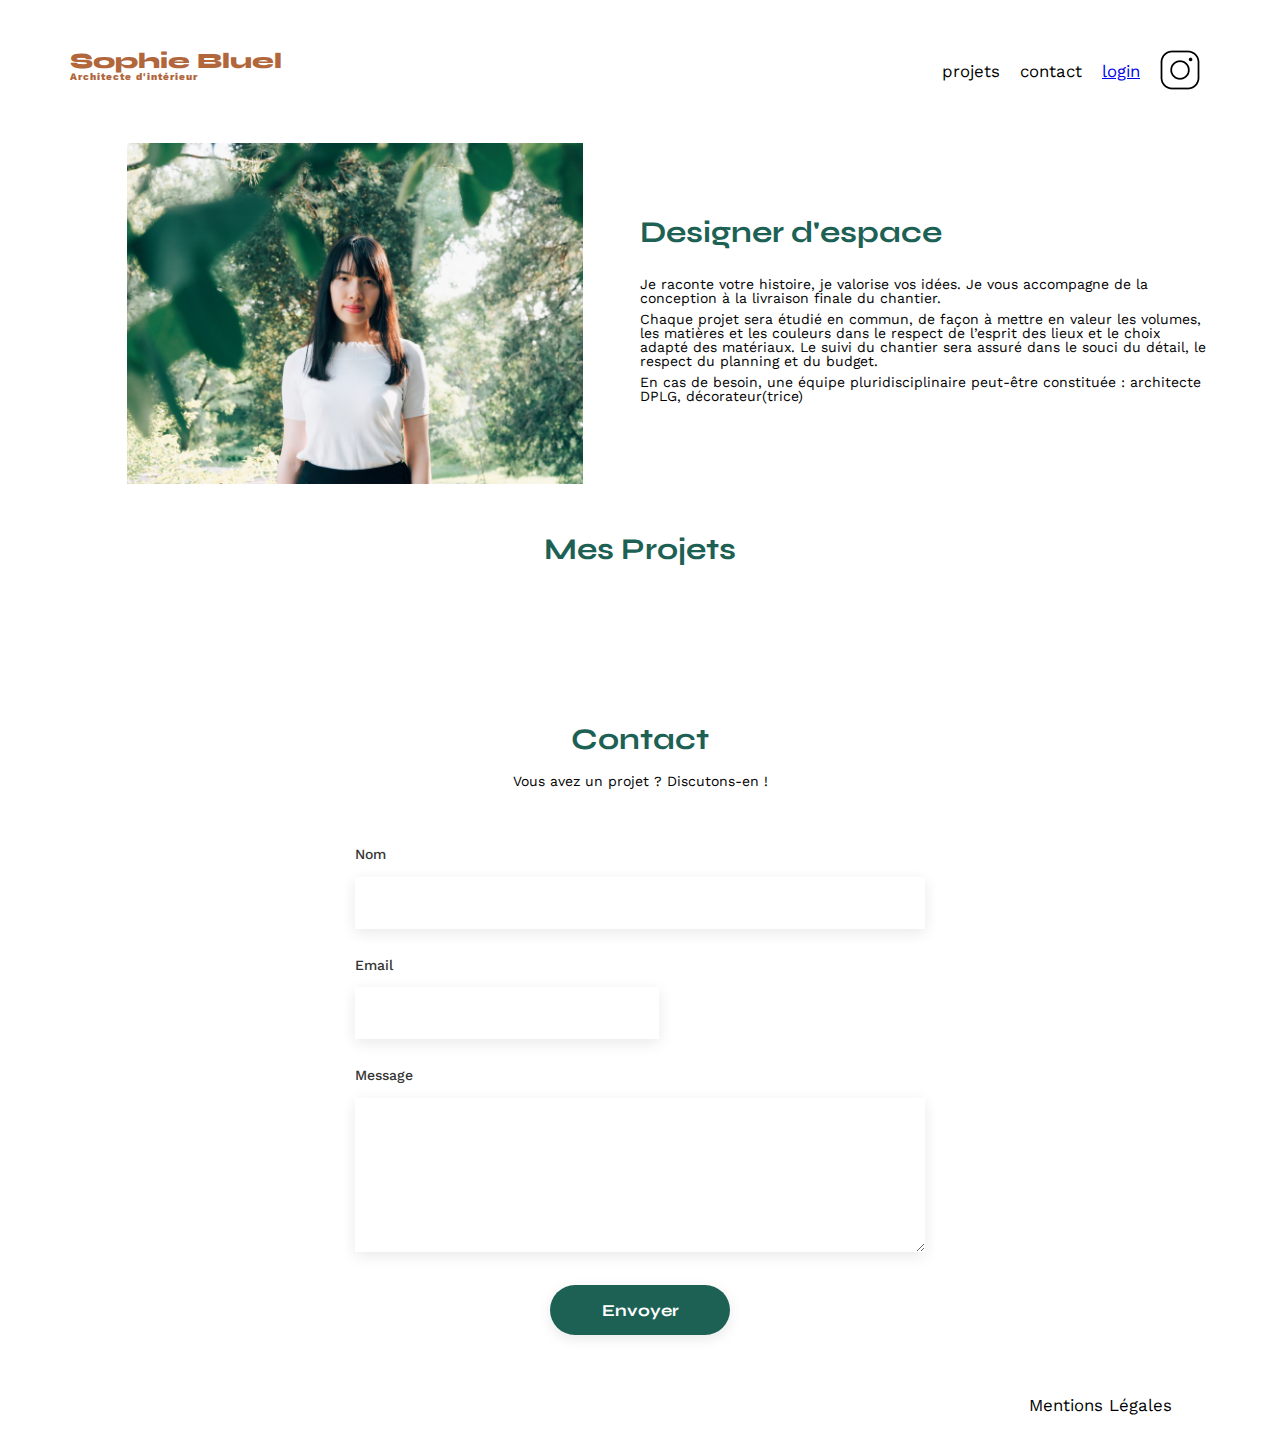
==== commit 872bce8a: "finition" ====
--- a/FrontEnd/index.html
+++ b/FrontEnd/index.html
@@ -72,24 +72,27 @@
                 <button class="upload-button" type="button">
                   + Ajouter photo
                 </button>
-                <span>jpg, png : 4mo max</span>
+                <span class="upload-format">jpg, png : 4mo max</span>
               </label>
               <input
                 type="file"
                 id="photo-upload"
                 accept="image/png, image/jpeg"
                 style="display: none"
-              />
-            </div>
-            <div>
-              <label class="label-title" for="title">Titre</label>
-              <input type="text" id="title" required />
-            </div>
-            <div>
-              <label class="label-category" for="category">Catégorie</label>
-              <select id="category" required>
-                <!-- Les options sont remplies par l'API -->
-              </select>
+                />
+              </div>
+              <div class="add-photo-form-container">
+
+                <div class="add-photo-form-fields">
+                  <label class="label-title" for="title">Titre</label>
+                  <input type="text" id="title" required />
+                </div>
+                <div class="add-photo-form-fields">
+                  <label class="label-category" for="category">Catégorie</label>
+                  <select id="category" required>
+                    <!-- Les options sont remplies par l'API -->
+                  </select>
+                </div>
             </div>
             <hr />
             <button class="stamp-button" type="submit">Valider</button>
--- a/FrontEnd/assets/style.css
+++ b/FrontEnd/assets/style.css
@@ -445,9 +445,11 @@
 }
 
 hr {
-    border: 1px solid #B3B3B3;
-	width: 420px;
-	margin-bottom: 40px;
+width: 420px;
+height: 0px;
+
+border: 1px solid #B3B3B3;
+
 }
 
 
@@ -494,9 +496,9 @@
 #add-photo-title {
 	text-align: center;
 	font-family: 'Syne';
-    font-size: 26px;
+    font-size: 24px;
     font-weight: 700;
-	color: rgba(0, 0, 0, 1);
+	color: rgba(0, 0, 0, 0.8);
 }
 
 #add-photo-modal-header button {
@@ -506,62 +508,109 @@
 }
 
 .add-photo-upload {
+	display: grid;
+	justify-content: center;
     text-align: center;
     margin: 20px 0;
 }
 
 .photo-upload-label {
-    display: flex;
-    flex-direction: column;
-    align-items: center;
+    display: grid;
+	justify-items: center;
     cursor: pointer;
+	border-radius: 3px;
+	width: 420px;
+	height: 169px;
+	background-color: rgba(232,241,246,1);
 }
 
 .photo-upload-label img {
-    width: 76px;
-    height: 76px;
-    background-color: rgba(232,241,246,1);
-    border-radius: 3px;
-    margin-bottom: 10px;
+	max-width: 420px;
+	max-height: 169px;
+	display: block;
 }
 
 .upload-button {
-    background-color: #e6e6e6;
+    background-color: rgba(203,214,220,1);
     border: none;
-    padding: 10px;
-    font-size: 1rem;
+	width: 173px;
+	height: 36px;
     cursor: pointer;
     border-radius: 50px;
-    margin-bottom: 5px;
-}
-
-.label-title, .label-category {
-	font-family: 'Syne';
-	font-size: 16px;
+    color: rgba(48,102,133,1);
+    font-weight: bold;
+}
+
+.label-title {
+	width: 32px;
+
+
+	font-family: 'Work Sans';
+	font-style: normal;
 	font-weight: 700;
-	color: #333333;
-	margin-bottom: 5px;
-}
-
-input, select {
-    width: 70%;
-    padding: 10px;
-    margin: 10px 0;
-    border: none;
-	box-shadow: 0px 0px 15px rgba(0,0,0,0.09);
-	left: 50%;
-}
-
-.stamp-button {
-    width: 100%;
-    padding: 10px;
-    background-color: #888;
+	font-size: 14px;
+	line-height: 16px;
+
+	color: #3d3d3d;
+}
+
+.add-photo-form-container {
+	display: flex;
+	flex-direction: column;
+	gap: 10px;
+	width: 420px;
+	justify-content: center;
+	margin: 0 auto;
+}
+
+.add-photo-form-fields {
+	display: flex;
+	flex-direction: column;
+	gap: 10px;
+	justify-content: center;
+}
+
+.label-category {
+	width: 65px;
+	height: 16px;
+
+	font-family: 'Work Sans';
+	font-style: normal;
+	font-weight: 700;
+	font-size: 14px;
+	line-height: 16px;
+
+	color: #3D3D3D;
+}
+
+#title {
+	height: 51px;
+
+	background: #FFFFFF;
+	border: none;
+	box-shadow: 0px 4px 14px rgba(0, 0, 0, 0.09);
+}
+
+#category {
+	height: 51px;
+
+
+	background: #FFFFFF;
+	border: none;
+	box-shadow: 0px 4px 14px rgba(0, 0, 0, 0.09);
+}
+
+.stamp-button[type="submit"] {
+    width: 237px;
+    background-color: rgba(167, 167, 167, 1);
     color: white;
     border: none;
-    border-radius: 5px;
+	display: block;
+	margin: 30px auto;
+    border-radius: 60px;
     cursor: pointer;
 }
 
-.stamp-button:hover {
+.stamp-button[type="submit"]:hover {
     background-color: #555;
 }
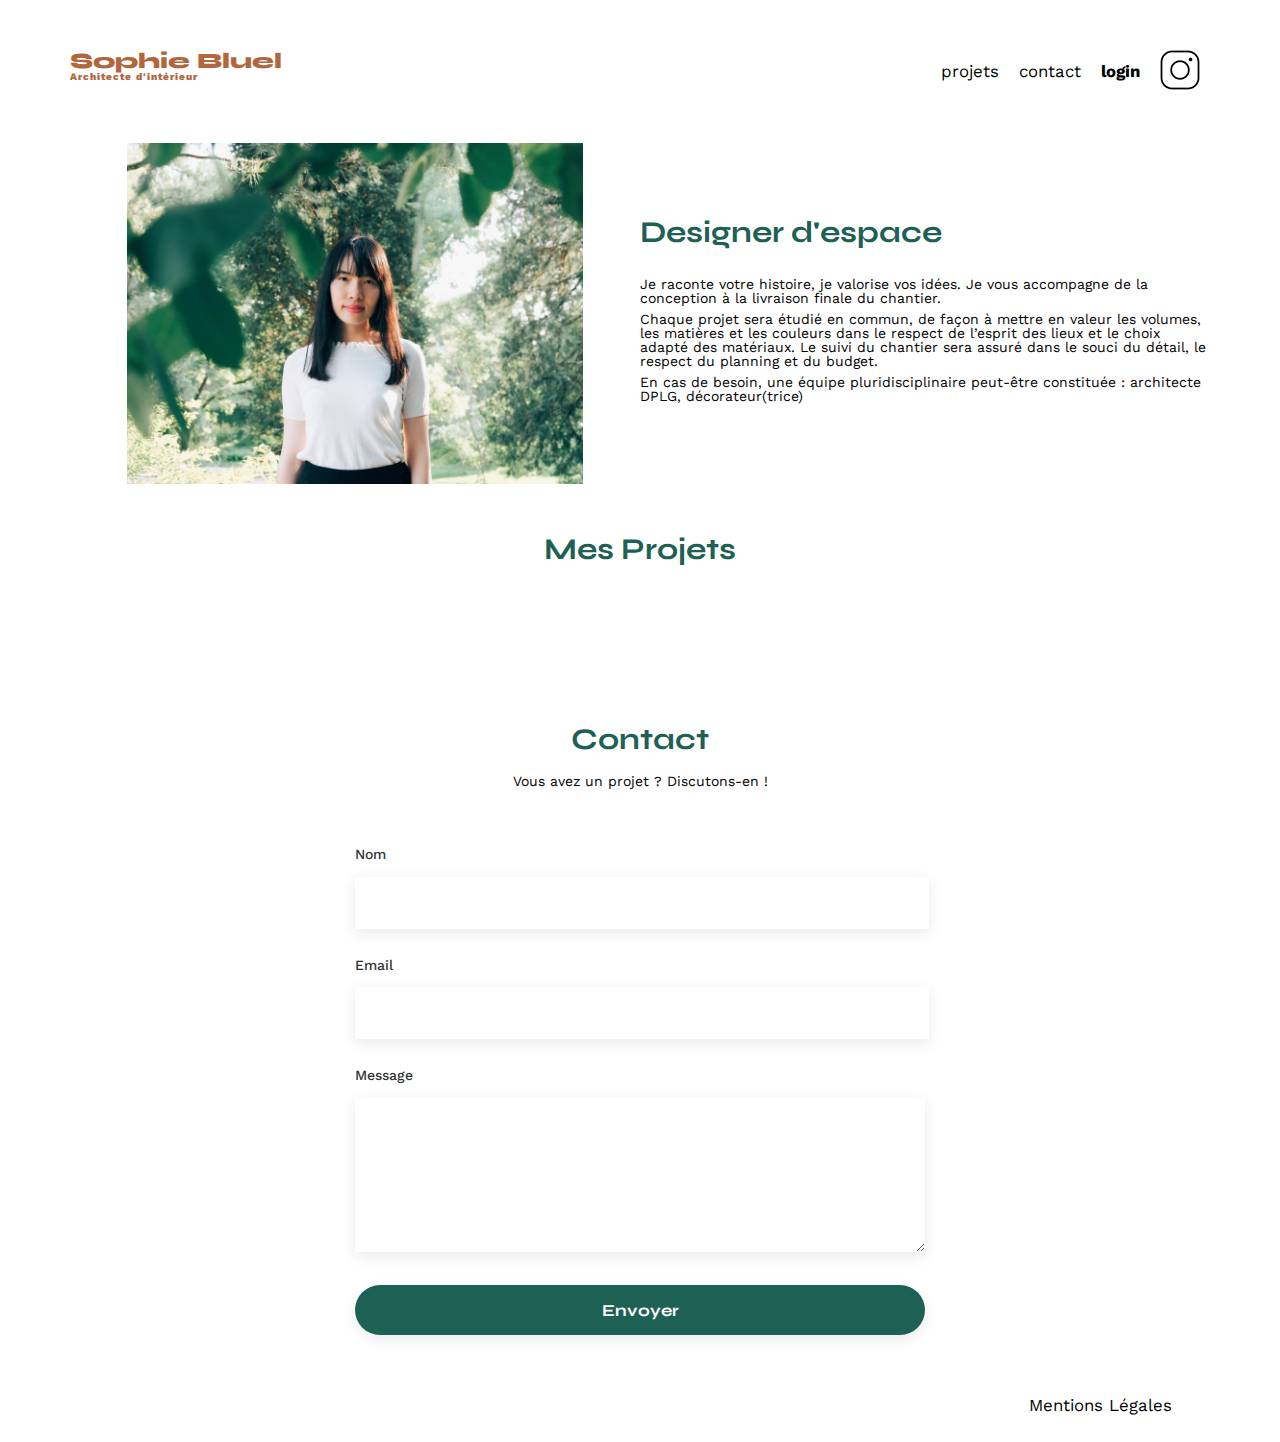
==== commit 06e3dbb6: "fin du projet" ====
--- a/FrontEnd/index.html
+++ b/FrontEnd/index.html
@@ -65,13 +65,13 @@
             <div class="add-photo-upload">
               <label for="photo-upload" class="photo-upload-label">
                 <img
-                  src="./assets/icons/picture-svgrepo-com 1.png"
+                  src="./assets/icons/picture-svgrepo-com1.png"
                   alt="Image Placeholder"
                   id="preview-image"
                 />
-                <button class="upload-button" type="button">
+                <span class="upload-button">
                   + Ajouter photo
-                </button>
+                </span>
                 <span class="upload-format">jpg, png : 4mo max</span>
               </label>
               <input
@@ -85,11 +85,11 @@
 
                 <div class="add-photo-form-fields">
                   <label class="label-title" for="title">Titre</label>
-                  <input type="text" id="title" required />
+                  <input type="text" id="title" />
                 </div>
                 <div class="add-photo-form-fields">
                   <label class="label-category" for="category">Catégorie</label>
-                  <select id="category" required>
+                  <select id="category" >
                     <!-- Les options sont remplies par l'API -->
                   </select>
                 </div>
--- a/FrontEnd/assets/style.css
+++ b/FrontEnd/assets/style.css
@@ -114,31 +114,33 @@
 }
 
 #login-link {
-	font-size: bold;
+	font-weight: bold;
+	text-decoration: none;
+	color: black;
 }
 
 .login {
-	width: 100px;
-	height: 36px;
 	font-family: 'Syne';
 	font-size: 30px;
 	line-height: 36px;
 	color: #1D6154;
+	text-align: center;
+}
+
+#login-form {
+	display: flex;
+	flex-direction: column;
 	align-items: center;
-	margin-left: 45%;
-	margin-top: 20%;
 }
 
 #login-form div {
     display: flex;
 	margin: 15px 0;
     flex-direction: column;
-    align-items: center;
 }
 
 label {
-    margin-bottom: 5px;
-	margin-right: 20%;
+    margin-bottom: 20px;
 	font-weight: 500;
     font-size: 14px;
 	line-height: 16.42px;
@@ -289,6 +291,7 @@
 }
 
 #contact input {
+	width: 100%;
 	height: 50px;
 	font-size: 1.2em;
 	border: none;
@@ -447,7 +450,7 @@
 hr {
 width: 420px;
 height: 0px;
-
+margin-top: 60px;
 border: 1px solid #B3B3B3;
 
 }
@@ -473,17 +476,16 @@
     transform: translate(-50%, -50%);
     background-color: white;
     border-radius: 10px;
-    padding: 50px;
+    padding: 30px;
 	width: 630px;
 	height: 688px;
 }
 
 #add-photo-modal-header {
-    
+	
 }
 
 .add-photo-modal-header-buttons {
-	
 	display: flex;
 	align-items: center;
 	justify-content: space-between;
@@ -531,6 +533,9 @@
 }
 
 .upload-button {
+	display: flex;
+	align-items: center;
+	justify-content: center;
     background-color: rgba(203,214,220,1);
     border: none;
 	width: 173px;
@@ -602,7 +607,8 @@
 
 .stamp-button[type="submit"] {
     width: 237px;
-    background-color: rgba(167, 167, 167, 1);
+	height: 36px;
+    background-color: #2b7a78;
     color: white;
     border: none;
 	display: block;
@@ -611,6 +617,11 @@
     cursor: pointer;
 }
 
-.stamp-button[type="submit"]:hover {
-    background-color: #555;
-}
+.stamp-button[type="submit"]:not(:disabled):hover {
+    background-color: #2b7a78;
+}
+
+.stamp-button[type="submit"]:disabled {
+    background-color: #ccc;
+    cursor: not-allowed;
+}